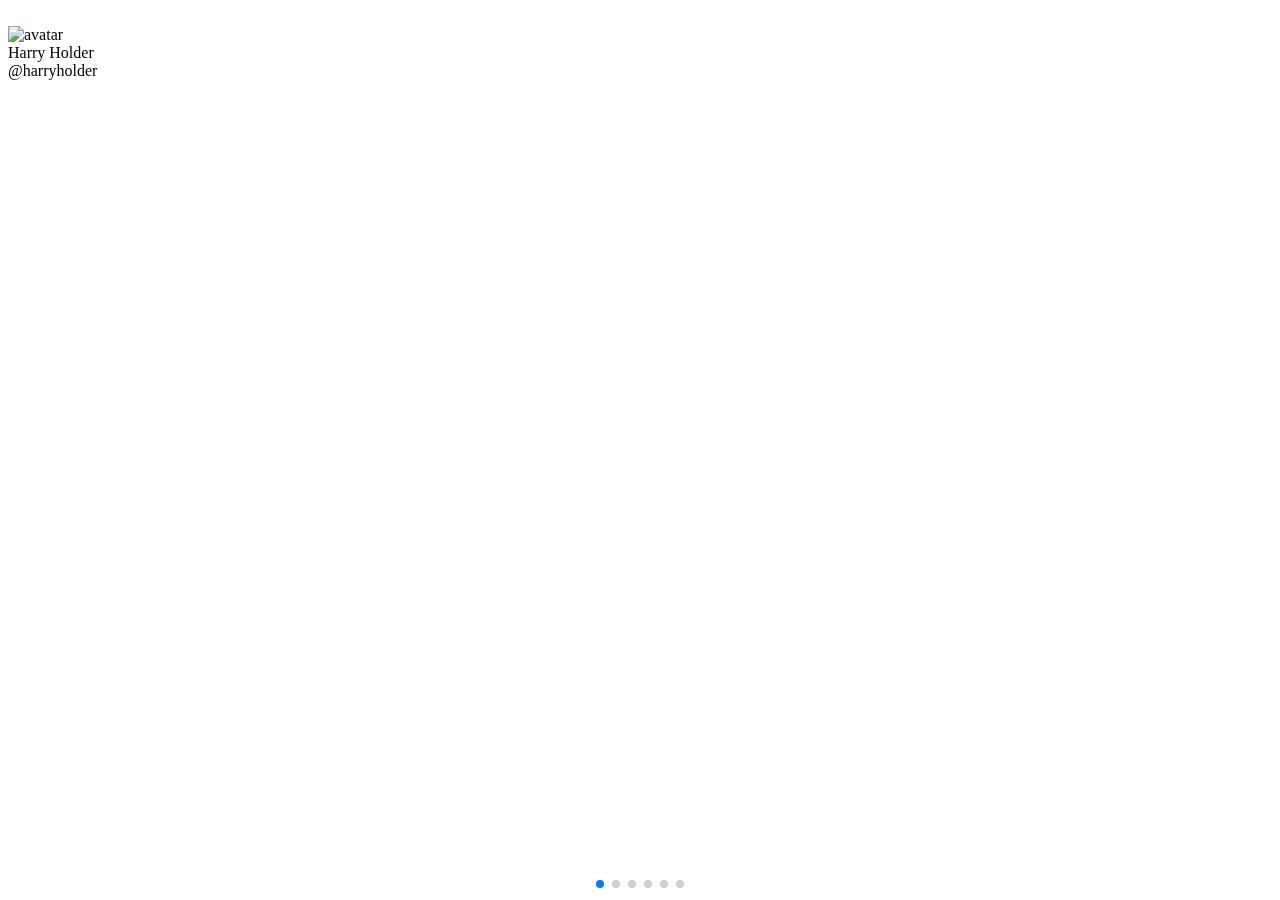
==== index.html @ 5325bc91 "=" ====
<!DOCTYPE html>
<html lang="en">
  <head>
    <meta charset="UTF-8" />
    <meta name="viewport" content="width=device-width, initial-scale=1.0" />
    <title>Login</title>
    <link rel="stylesheet" href="./assets/styles/style.css" />
    <link
      rel="stylesheet"
      href="https://unpkg.com/swiper/swiper-bundle.min.css"
    />
  </head>
  <body>
    <div class="container">
      <div class="left-side"></div>
      <div class="right-side">
        <div class="swiper-container">
          <div class="swiper-wrapper">
            <div class="swiper-slide">
              <img src="./assets/img/Photo.jpg" alt="" />

              <div class="author">
                <div class="author_avatar">
                  <img
                    src="./assets/img/Oval.png"
                    alt="avatar"
                    width="50px;"
                    height="50px;"
                  />
                </div>
                <div class="author_info">
                  <div class="author_name">Harry Holder</div>
                  <div class="author_login">@harryholder</div>
                </div>
              </div>
            </div>
            <div class="swiper-slide">
              <img src="./assets/img/Photo.jpg" alt="" />
            </div>
            <div class="swiper-slide">
              <img src="./assets/img/Photo.jpg" alt="" />
            </div>
            <div class="swiper-slide">
              <img src="./assets/img/Photo.jpg" alt="" />
            </div>
            <div class="swiper-slide">Slide 2</div>
            <div class="swiper-slide">Slide 3</div>
          </div>
          <div class="swiper-pagination"></div>
        </div>
      </div>
    </div>

    <script
      src="https://code.jquery.com/jquery-3.5.1.min.js"
      integrity="sha256-9/aliU8dGd2tb6OSsuzixeV4y/faTqgFtohetphbbj0="
      crossorigin="anonymous"
    ></script>

    <script src="https://unpkg.com/swiper/swiper-bundle.min.js"></script>
    <script>
      var mySwiper = new Swiper(".swiper-container", {
        pagination: {
          el: ".swiper-pagination",
        },
      });
    </script>
  </body>
</html>
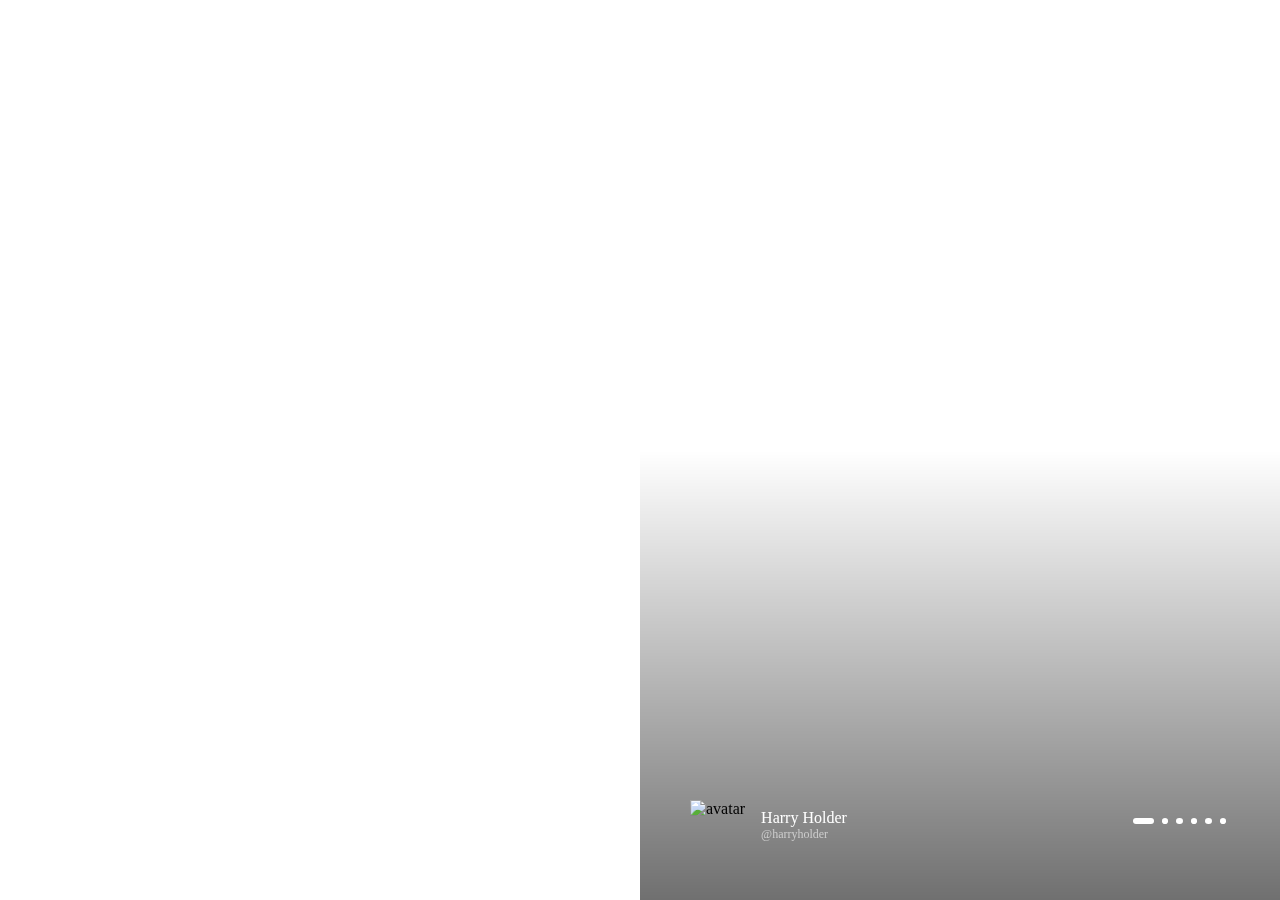
==== commit 3bccfe10: "Merge pull request #2 from Mikail0660/gh_pages" ====
--- a/index.html
+++ b/index.html
@@ -20,7 +20,7 @@
               <img src="./assets/img/Photo.jpg" alt="" />
 
               <div class="author">
-                <div class="author_avatar">
+                <div class="author__avatar">
                   <img
                     src="./assets/img/Oval.png"
                     alt="avatar"
@@ -28,9 +28,9 @@
                     height="50px;"
                   />
                 </div>
-                <div class="author_info">
-                  <div class="author_name">Harry Holder</div>
-                  <div class="author_login">@harryholder</div>
+                <div class="author__info">
+                  <div class="author__name">Harry Holder</div>
+                  <div class="author__login">@harryholder</div>
                 </div>
               </div>
             </div>
--- a/assets/styles/style.css
+++ b/assets/styles/style.css
@@ -0,0 +1,72 @@
+@font-face {
+  font-family: 'Circe Bold';
+  src: url("../fonts/Circe-Bold.eot");
+  src: url("Circe-Bold.eot?#iefix") format("embedded-opentype"), url("../fonts/Circe-Bold.woff") format("woff"), url("../fonts/Circe-Bold.ttf") format("truetype");
+  font-weight: 700px;
+  font-style: normal; }
+body {
+  margin: 0; }
+  body .container {
+    display: flex;
+    width: 100vw;
+    justify-content: space-between;
+    height: 100vh; }
+    body .container .left-side {
+      width: 50%; }
+    body .container .right-side {
+      width: 50%;
+      float: right; }
+      body .container .right-side .swiper-container {
+        height: 100%; }
+        body .container .right-side .swiper-container .swiper-wrapper .swiper-slide::after {
+          content: "";
+          display: block;
+          width: 100%;
+          height: 100%;
+          position: absolute;
+          top: 0;
+          left: 0;
+          background: transparent;
+          background-image: linear-gradient(180deg, rgba(255, 255, 255, 0.0001) 50%, rgba(0, 0, 0, 0.7) 100%);
+          opacity: 0.8; }
+        body .container .right-side .swiper-container .swiper-wrapper .swiper-slide img {
+          min-width: 100%;
+          height: 100%; }
+        body .container .right-side .swiper-container .swiper-pagination-bullets {
+          bottom: 72px;
+          left: auto;
+          right: 50px;
+          transform: none;
+          width: auto; }
+          body .container .right-side .swiper-container .swiper-pagination-bullets .swiper-pagination-bullet {
+            height: 6px;
+            width: 6.4px;
+            background: #fff;
+            opacity: 1;
+            transform: none; }
+            body .container .right-side .swiper-container .swiper-pagination-bullets .swiper-pagination-bullet.swiper-pagination-bullet-active {
+              width: 20.8px;
+              border-radius: 5px; }
+
+.author {
+  position: absolute;
+  bottom: 50px;
+  left: 50px;
+  z-index: 2;
+  display: flex; }
+  .author .author__avatar {
+    height: 50px;
+    margin-right: 16px; }
+  .author .author__info {
+    font-family: 'Circe Bold';
+    display: flex;
+    flex-direction: column;
+    justify-content: center; }
+    .author .author__info .author__name {
+      font-size: 16px;
+      color: #FFF; }
+    .author .author__info .author__login {
+      color: #ccc;
+      font-size: 12px; }
+
+/*# sourceMappingURL=style.css.map */
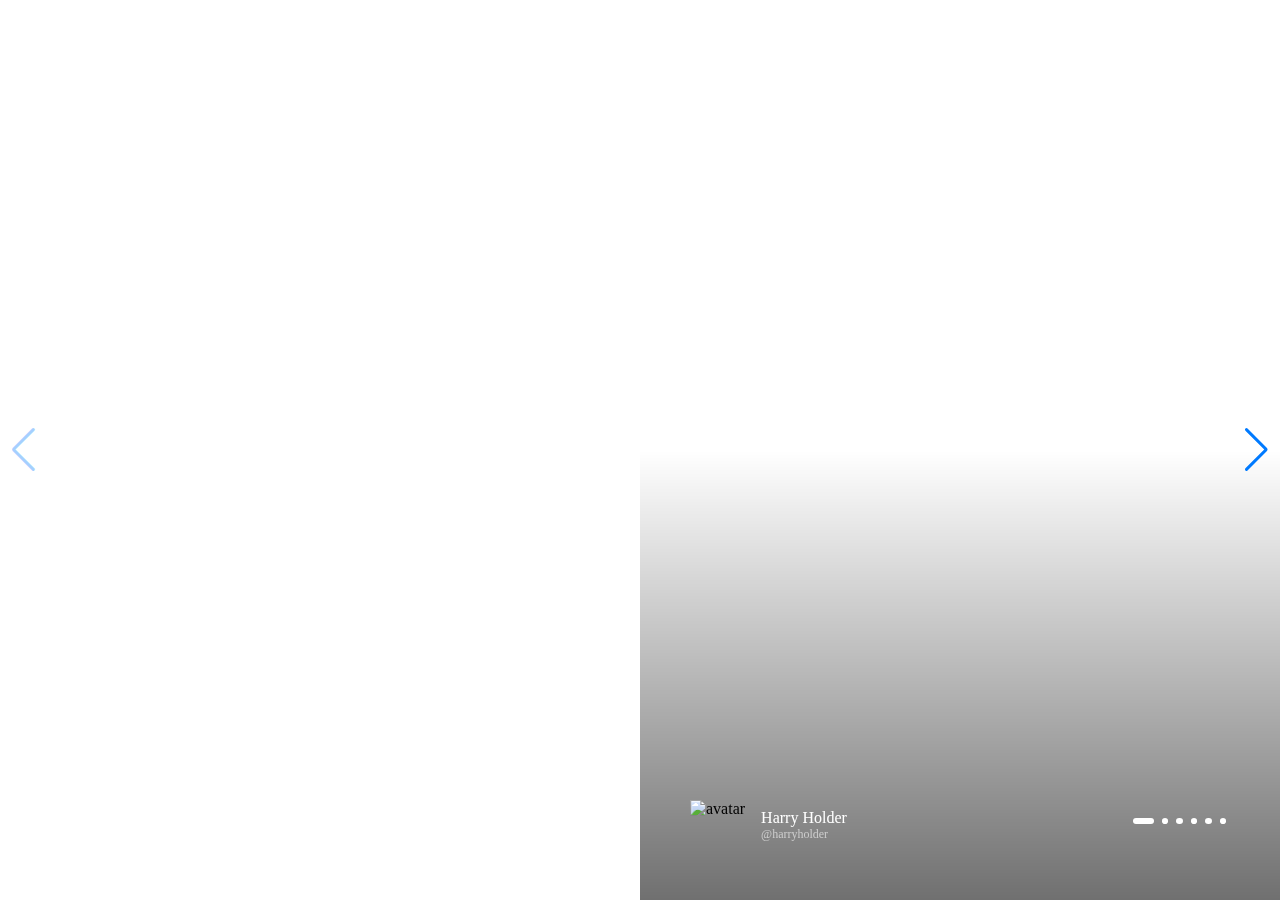
==== commit 25ad0b86: "-" ====
--- a/index.html
+++ b/index.html
@@ -47,6 +47,8 @@
             <div class="swiper-slide">Slide 3</div>
           </div>
           <div class="swiper-pagination"></div>
+          <div class="swiper-button-next"></div>
+          <div class="swiper-button-prev"></div>
         </div>
       </div>
     </div>
@@ -63,6 +65,10 @@
         pagination: {
           el: ".swiper-pagination",
         },
+        navigation: {
+          nextEl: ".swiper-button-next",
+          prevEl: ".swiper-button-prev",
+        },
       });
     </script>
   </body>
--- a/assets/styles/style.css
+++ b/assets/styles/style.css
@@ -18,20 +18,21 @@
       float: right; }
       body .container .right-side .swiper-container {
         height: 100%; }
-        body .container .right-side .swiper-container .swiper-wrapper .swiper-slide::after {
-          content: "";
-          display: block;
-          width: 100%;
-          height: 100%;
-          position: absolute;
-          top: 0;
-          left: 0;
-          background: transparent;
-          background-image: linear-gradient(180deg, rgba(255, 255, 255, 0.0001) 50%, rgba(0, 0, 0, 0.7) 100%);
-          opacity: 0.8; }
-        body .container .right-side .swiper-container .swiper-wrapper .swiper-slide img {
-          min-width: 100%;
-          height: 100%; }
+        body .container .right-side .swiper-container .swiper-wrapper .swiper-slide {
+          display: flex; }
+          body .container .right-side .swiper-container .swiper-wrapper .swiper-slide::after {
+            content: "";
+            display: block;
+            width: 100%;
+            height: 100%;
+            position: absolute;
+            top: 0;
+            left: 0;
+            background: transparent;
+            background-image: linear-gradient(180deg, rgba(255, 255, 255, 0.0001) 50%, rgba(0, 0, 0, 0.7) 100%);
+            opacity: 0.8; }
+          body .container .right-side .swiper-container .swiper-wrapper .swiper-slide img {
+            min-width: 100%; }
         body .container .right-side .swiper-container .swiper-pagination-bullets {
           bottom: 72px;
           left: auto;
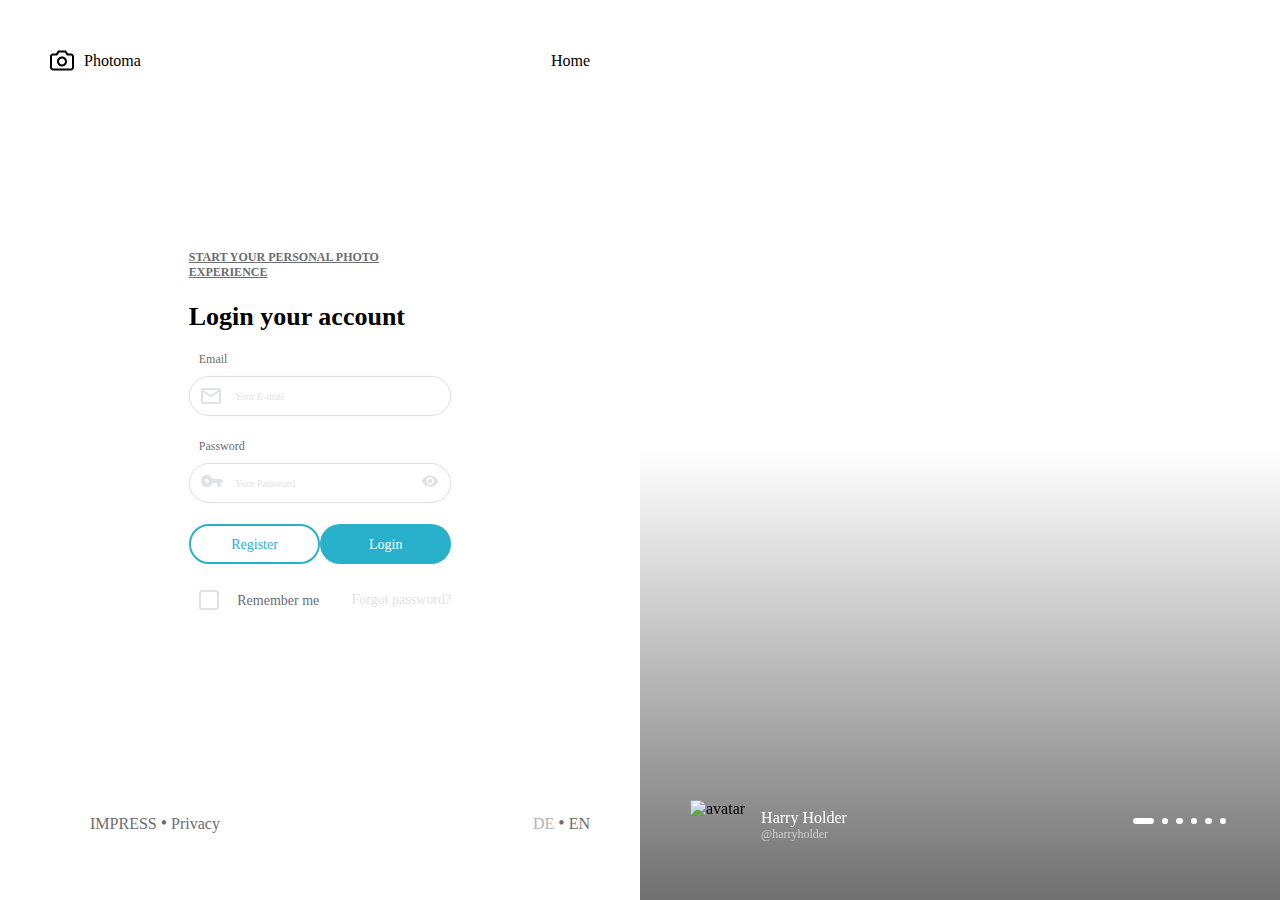
==== commit aefea787: "Merge pull request #5 from Mikail0660/gh_pages" ====
--- a/index.html
+++ b/index.html
@@ -12,7 +12,92 @@
   </head>
   <body>
     <div class="container">
-      <div class="left-side"></div>
+      <div class="left-side justify-content-space-between">
+        <div class="row justify-content-space-between header">
+          <div class="logo-wrap">
+            <img
+              src="./assets/img/camera_icon.svg"
+              alt="camera icon"
+              srcset=""
+            />
+            Photoma
+          </div>
+          <span>Home</span>
+        </div>
+        <div class="content">
+          <div class="content__title">Start your personal photo experience</div>
+          <form action="" class="login-form" id="login-form">
+            <div class="login-form__title">Login your account</div>
+            <div class="form-group">
+              <label for="email" class="form-group__label"> Email </label>
+              <img
+                class="form-group__icon form-group__icon--prepend"
+                src="./assets/img/email_icon.svg"
+              />
+              <input
+                type="text"
+                class="form-group__input"
+                id="email"
+                name="email"
+                placeholder="Your E-mail"
+              />
+              <img class="form-group__icon--append" />
+            </div>
+            <div class="form-group">
+              <label for="password" class="form-group__label"> Password </label>
+              <img
+                class="form-group__icon form-group__icon--prepend"
+                src="./assets/img/key_icon.svg"
+              />
+              <input
+                type="text"
+                type="password"
+                class="form-group__input"
+                id="password"
+                name="password"
+                placeholder="Your Password"
+              />
+              <img
+                class="form-group__icon form-group__icon--append form-group__icon--clickable"
+                src="./assets/img/eye_icon.svg.svg"
+              />
+            </div>
+            <div
+              class="form-group form-group--row justify-content-space-between"
+            >
+              <a href="#" class="form-group__button form-group__button--link">
+                Register
+              </a>
+
+              <button class="form-group__button form-group__button--button">
+                Login
+              </button>
+            </div>
+            <div
+              class="form-group form-group--row justify-content-space-between"
+            >
+              <input
+                class="form-group__checkbox"
+                type="checkbox"
+                id="remember"
+              />
+              <label for="remember" class="form-group__label">
+                Remember me
+              </label>
+              <a href="#" class="form-group__link"> Forgot password? </a>
+            </div>
+          </form>
+        </div>
+        <div class="footer row justify-content-space-between">
+          <ul class="horizontal-list">
+            <li class="horizontal-list__item"> <a href="#"> IMPRESS</a></li>
+            <li class="horizontal-list__item disc" type="disc"><a href="#"> Privacy</a></li>
+          </ul>     <ul class="horizontal-list">
+            <li class="horizontal-list__item horizontal-list__item"> <a class="disabled" href="#" > DE</a></li>
+            <li class="horizontal-list__item disc" type="disc"><a href="#"> EN</a></li>
+          </ul>
+        </div>
+      </div>
       <div class="right-side">
         <div class="swiper-container">
           <div class="swiper-wrapper">
--- a/assets/styles/style.css
+++ b/assets/styles/style.css
@@ -4,20 +4,85 @@
   src: url("Circe-Bold.eot?#iefix") format("embedded-opentype"), url("../fonts/Circe-Bold.woff") format("woff"), url("../fonts/Circe-Bold.ttf") format("truetype");
   font-weight: 700px;
   font-style: normal; }
+* {
+  font-family: 'Circe Bold'; }
+
 body {
+  font-family: 'Circe Bold';
   margin: 0; }
+  body a {
+    text-decoration: none; }
+  body .horizontal-list .horizontal-list__item {
+    display: inline; }
+    body .horizontal-list .horizontal-list__item a {
+      color: #6B6C6F; }
+      body .horizontal-list .horizontal-list__item a.disabled {
+        color: #B3B3B3 !important; }
+      body .horizontal-list .horizontal-list__item a:visited {
+        color: #6B6C6F; }
+    body .horizontal-list .horizontal-list__item.disc a::before {
+      content: "\2022";
+      font-size: large; }
+  body .form-group__link {
+    color: #DFE2E6;
+    font-size: 14px;
+    transform: translateY(7px); }
+    body .form-group__link:visited {
+      color: #DFE2E6; }
+  body .row {
+    display: flex;
+    align-items: center; }
+  body .align-items-center {
+    align-items: center; }
+  body .logo-wrap {
+    display: flex;
+    align-items: center; }
+    body .logo-wrap img {
+      margin-right: 10px; }
+  body .justify-content-center {
+    justify-content: center; }
+  body .justify-content-space-between {
+    justify-content: space-between; }
+  body .justify-content-space-around {
+    justify-content: space-around; }
+  body .d-flex {
+    display: flex; }
+  body .d-block {
+    display: block; }
   body .container {
     display: flex;
     width: 100vw;
     justify-content: space-between;
     height: 100vh; }
+    body .container .content {
+      width: 48.6%;
+      margin: 0 auto; }
+      body .container .content .content__title {
+        font-size: 12px;
+        line-height: 15px;
+        font-weight: bold;
+        text-transform: uppercase;
+        color: #6B6C6F;
+        text-decoration: underline; }
+      body .container .content .login-form {
+        padding-top: 18px; }
+        body .container .content .login-form .login-form__title {
+          font: outline;
+          font-size: 26px;
+          line-height: 38px;
+          font-weight: bold;
+          margin-bottom: 14px; }
     body .container .left-side {
-      width: 50%; }
+      width: 50%;
+      padding: 50px;
+      display: flex;
+      flex-direction: column; }
     body .container .right-side {
       width: 50%;
       float: right; }
       body .container .right-side .swiper-container {
-        height: 100%; }
+        height: 100%;
+        --swiper-theme-color: #FFF; }
         body .container .right-side .swiper-container .swiper-wrapper .swiper-slide {
           display: flex; }
           body .container .right-side .swiper-container .swiper-wrapper .swiper-slide::after {
@@ -42,12 +107,50 @@
           body .container .right-side .swiper-container .swiper-pagination-bullets .swiper-pagination-bullet {
             height: 6px;
             width: 6.4px;
-            background: #fff;
+            background: var(--swiper-theme-color);
             opacity: 1;
             transform: none; }
             body .container .right-side .swiper-container .swiper-pagination-bullets .swiper-pagination-bullet.swiper-pagination-bullet-active {
               width: 20.8px;
               border-radius: 5px; }
+        body .container .right-side .swiper-container .swiper-button-disabled {
+          display: none; }
+        body .container .right-side .swiper-container .swiper-button-next {
+          width: 100px;
+          height: 100%;
+          right: 0;
+          top: 0;
+          margin: 0;
+          cursor: auto;
+          justify-content: flex-end; }
+          body .container .right-side .swiper-container .swiper-button-next::after {
+            display: none;
+            padding-right: 15px;
+            cursor: pointer; }
+          body .container .right-side .swiper-container .swiper-button-next:focus {
+            outline: none; }
+          body .container .right-side .swiper-container .swiper-button-next:hover {
+            background: linear-gradient(90deg, rgba(1, 0, 0, 0) 0%, rgba(4, 0, 0, 0.31) 100%); }
+            body .container .right-side .swiper-container .swiper-button-next:hover:after {
+              display: inline; }
+        body .container .right-side .swiper-container .swiper-button-prev {
+          width: 100px;
+          height: 100%;
+          left: 0;
+          top: 0;
+          margin: 0;
+          cursor: auto;
+          justify-content: flex-start; }
+          body .container .right-side .swiper-container .swiper-button-prev::after {
+            display: none;
+            padding-left: 15px;
+            cursor: pointer; }
+          body .container .right-side .swiper-container .swiper-button-prev:focus {
+            outline: none; }
+          body .container .right-side .swiper-container .swiper-button-prev:hover {
+            background: linear-gradient(270deg, rgba(1, 0, 0, 0) 0%, rgba(4, 0, 0, 0.31) 100%); }
+            body .container .right-side .swiper-container .swiper-button-prev:hover:after {
+              display: inline; }
 
 .author {
   position: absolute;
@@ -70,4 +173,87 @@
       color: #ccc;
       font-size: 12px; }
 
+.form-group {
+  display: flex;
+  flex-direction: column;
+  position: relative; }
+  .form-group:not(:last-child) {
+    margin-bottom: 21px; }
+  .form-group--row {
+    flex-direction: row; }
+  .form-group .form-group__label {
+    font-size: 12px;
+    line-height: 18px;
+    color: #6B6C6F;
+    margin-bottom: 8px;
+    display: block;
+    margin-left: 10px; }
+  .form-group .form-group__input {
+    border: 1px solid #DFE2E5;
+    height: 40px;
+    width: 100%;
+    box-shadow: 0px 0px 3px rgba(0, 0, 0, 0.05);
+    border-radius: 20px;
+    box-sizing: border-box;
+    padding: 14px 0 14px 45px;
+    outline: none; }
+    .form-group .form-group__input::placeholder {
+      color: #E1E4E8;
+      font-size: 10px; }
+  .form-group .form-group__icon {
+    position: absolute;
+    top: 38px; }
+    .form-group .form-group__icon--prepend {
+      left: 12px; }
+    .form-group .form-group__icon--append {
+      right: 12px; }
+    .form-group .form-group__icon--clickable {
+      cursor: pointer; }
+
+.form-group__button {
+  border-radius: 20px;
+  line-height: 14px;
+  box-sizing: border-box;
+  text-align: center;
+  width: 160px;
+  font-size: 14px;
+  padding: 14px 0 12px 0;
+  cursor: pointer; }
+  .form-group__button:focus {
+    outline: none; }
+  .form-group__button:hover {
+    box-shadow: 0px 10px 20px rgba(41, 177, 204, 0.3); }
+  .form-group__button--button {
+    color: #fff;
+    background-color: #29B1CC;
+    border: none; }
+  .form-group__button--link {
+    color: #29B1CC;
+    border: 2px solid #29B1CC;
+    padding: 12px 0 10px 0; }
+    .form-group__button--link:visited {
+      color: #29B1CC !important; }
+
+.form-group__checkbox {
+  position: absolute;
+  z-index: -1;
+  opacity: 0; }
+
+.form-group__checkbox + .form-group__label {
+  font-size: 14px; }
+  .form-group__checkbox + .form-group__label::before {
+    content: '';
+    display: inline-block;
+    width: 16px;
+    height: 16px;
+    flex-shrink: 0;
+    flex-grow: 0;
+    border: 2px solid #DFE2E6;
+    border-radius: 0.25em;
+    margin-right: 15px;
+    transform: translateY(5px);
+    background-repeat: no-repeat;
+    background-position: center center;
+    background-size: 50% 50%; }
+
 /*# sourceMappingURL=style.css.map */
